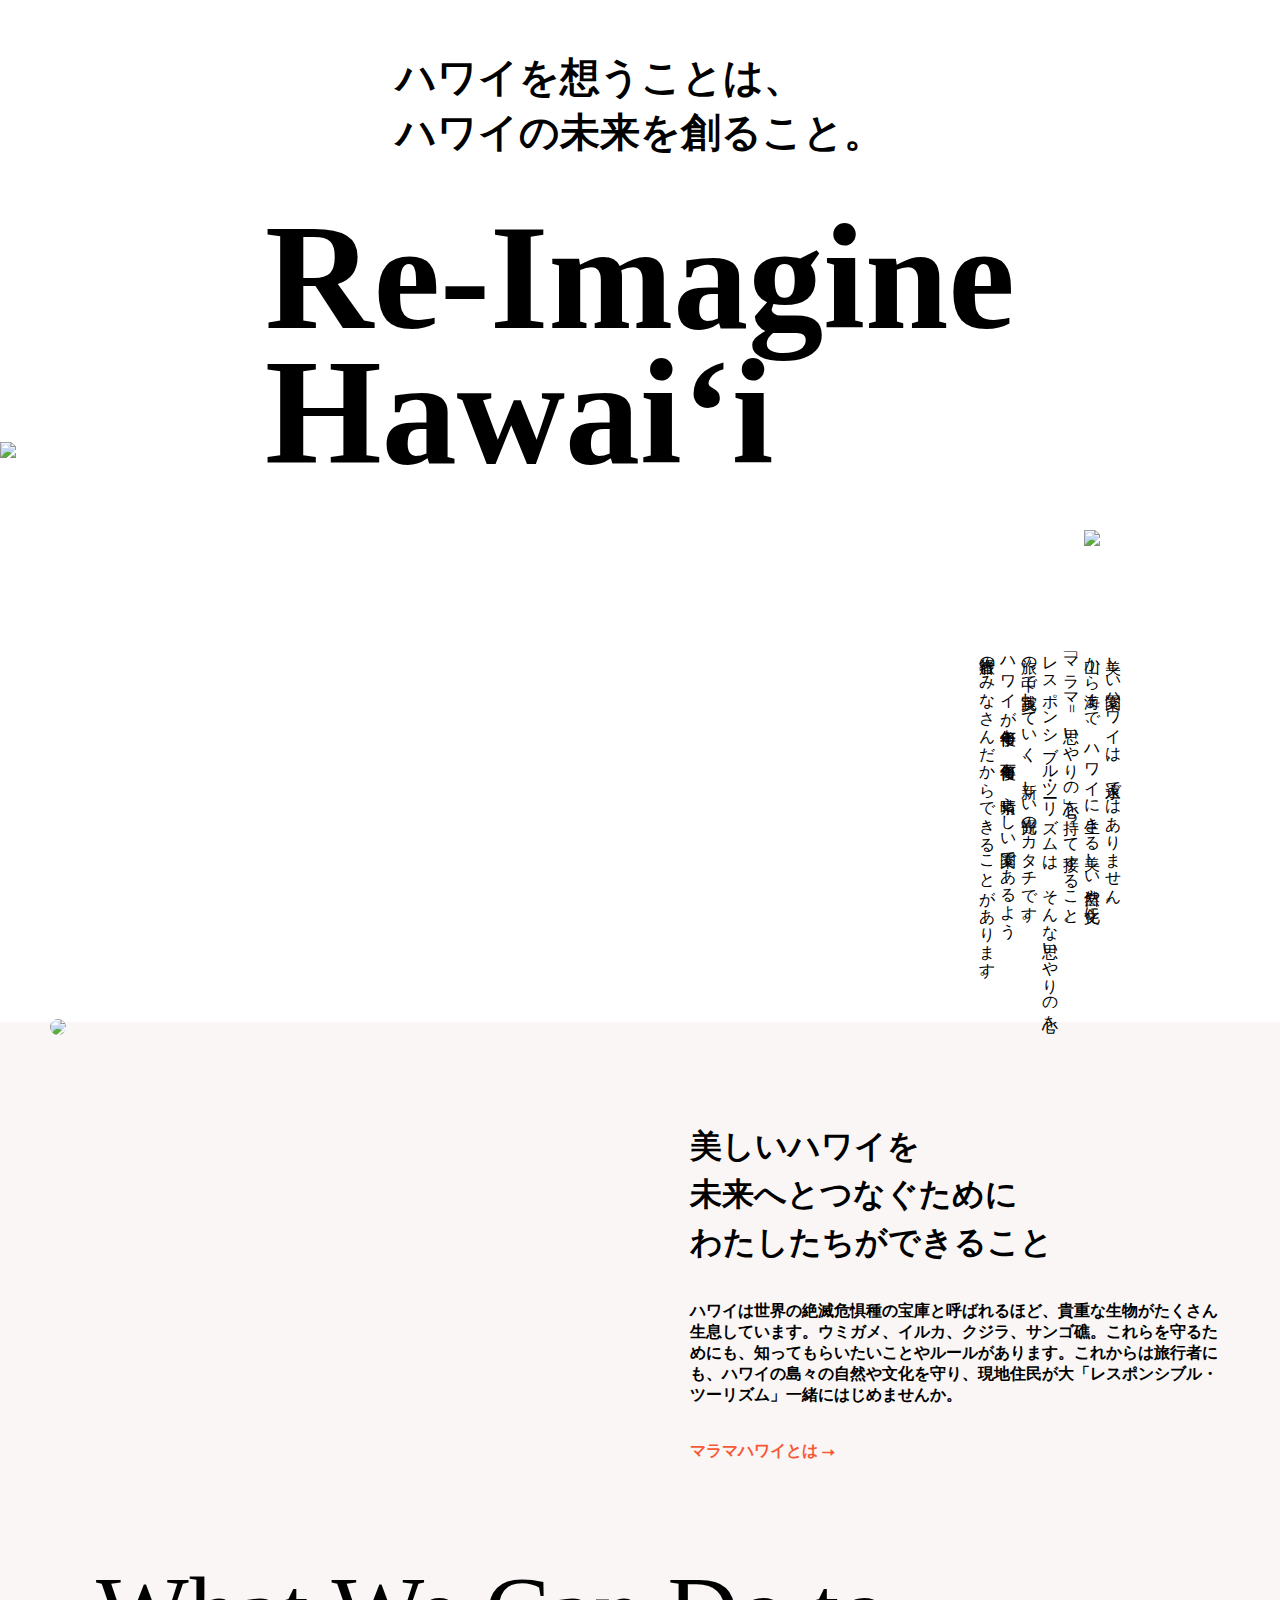
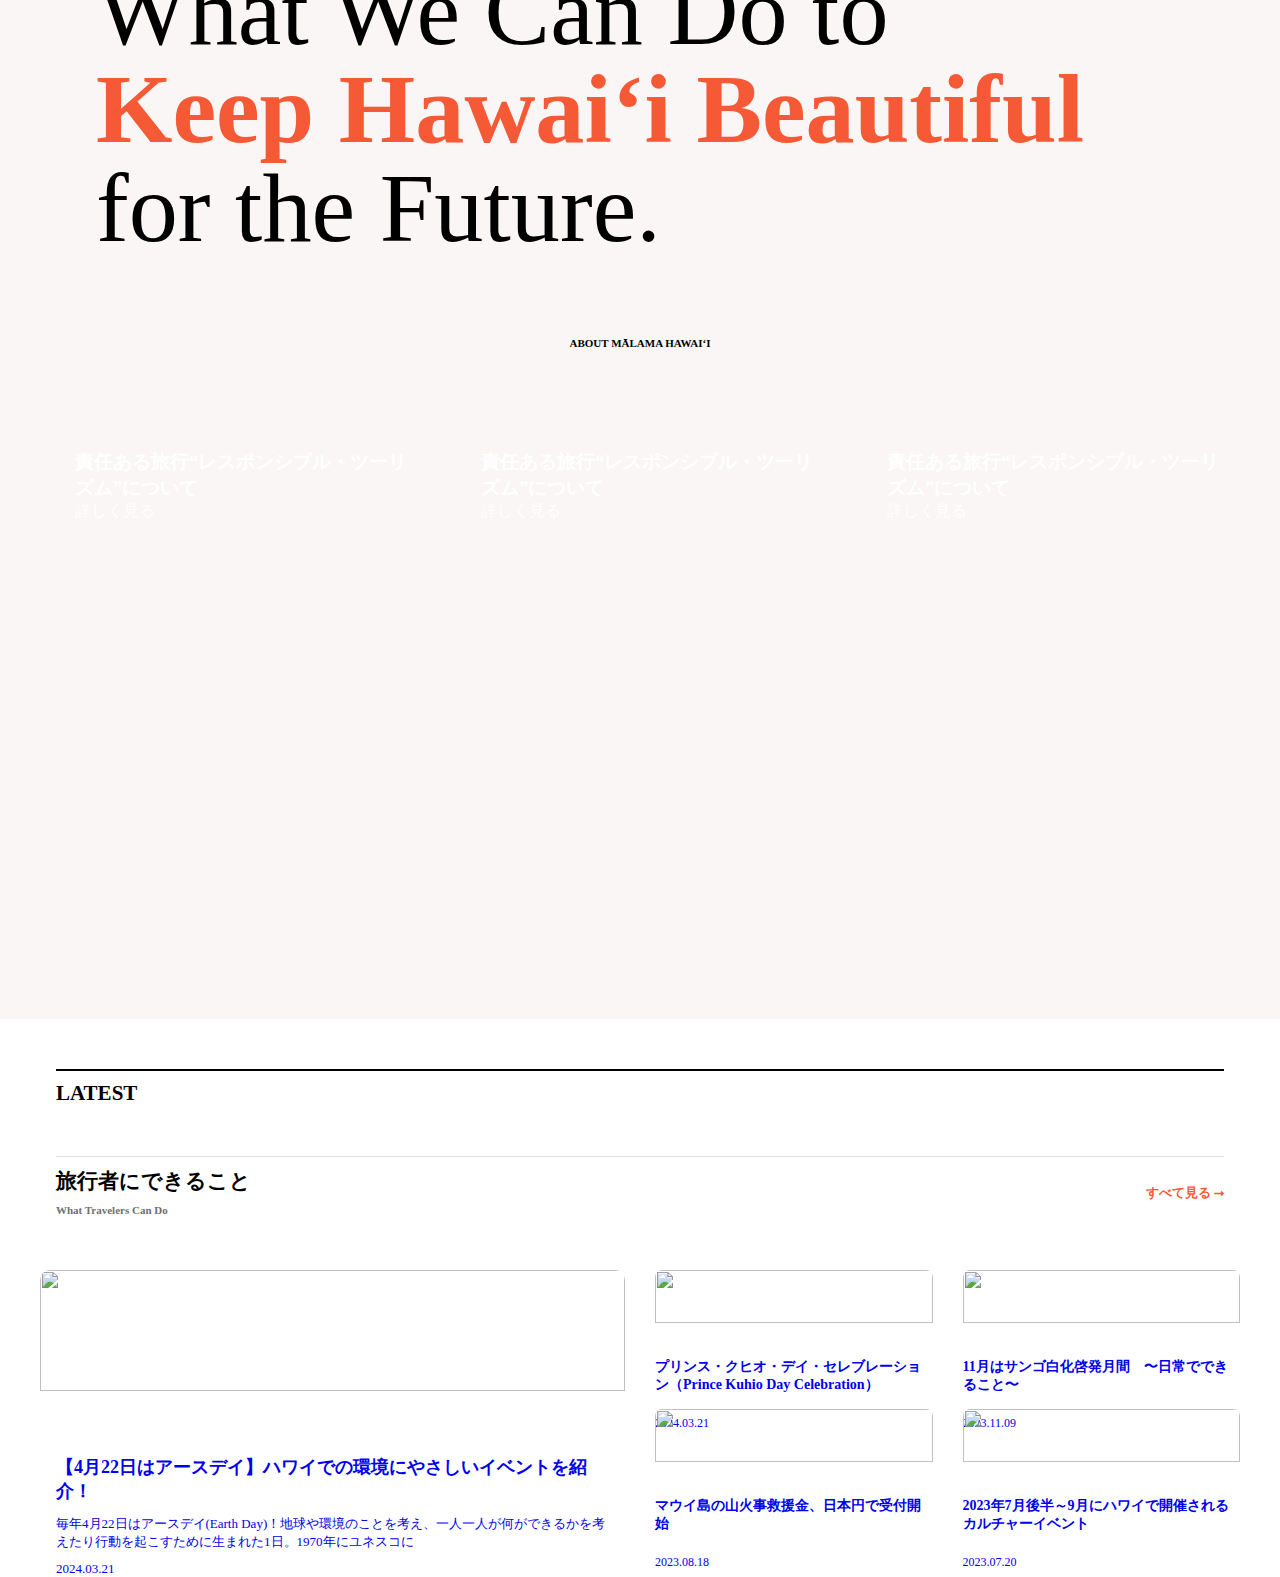
==== HWK/hawaii.html @ 1c77e022 "hawaii作業" ====
<!DOCTYPE html>
<html lang="en">

<head>
    <meta charset="UTF-8">
    <meta name="viewport" content="width=device-width, initial-scale=1.0">
    <title>Document</title>
    <style>
        * {
            margin: 0;
            padding: 0;
        }

        img {
            width: 100%;
            vertical-align: middle;
        }

        a {
            text-decoration: none;
        }

        a:visited {
            color: currentColor;
        }

        .title {
            display: flex;
            flex-wrap: wrap;
            margin: 50px 0;

        }

        .title .title_s {
            font-size: 10px;
            order: 1;
        }

        .title .title_m {
            font-size: 50px;
        }

        .item {
            position: relative;
        }

        .item_card img {
            width: 20%;
            position: absolute;
            margin-top: -450px;
            margin-left: 300px;
        }

        .item_card .break_small {
            display: block;
            margin: 30px 20px;
        }

        .item_card .break_large {
            display: none;
        }

        .content {
            background-color: #f9f6f5;
            padding: 50px 20px;
        }

        .content_pic img {
            border-radius: 10px;
        }

        .content_txt-h3_small {
            display: block;
            font-size: 25px;
            padding: 30px 0;
        }

        .content_txt-h3_large {
            display: none;
        }

        .content_txt p {
            margin-bottom: 20px;
        }

        .content_txt a {
            color: #f65936;
            text-decoration: none;
            font-weight: bold;
        }

        .slg {
            background-color: #f9f6f5;
            font-size: 30px;
        }

        .slg h3 {
            line-height: 1;
            font-weight: normal;
        }

        .slg h3 span {
            color: #f65936;
            font-weight: bold;
        }

        .about {
            background-color: #f9f6f5;
            padding-bottom: 50px;
        }

        .about_title {
            text-align: center;
            font-size: 12px;
            padding: 50px 0;
        }

        .cardList {
            overflow-x: auto;
            padding: 0 16px;
            display: flex;
            gap: 16px;
        }

        .cardList .card {
            flex: 0 0 auto;
            width: 70%;
        }

        .cardList .card a {
            text-decoration: none;
        }

        .cardList .card div {
            padding: 20px;
            background-size: cover;
            background-position: center;
            color: white;
            height: 380px;
            border-radius: 10px;
        }

        .card_01 {
            background: url("https://www.allhawaii.jp/malamahawaii/wp-content/themes/malamahawaii/img/home/about_bg01.jpg");
        }

        .card_02 {
            background: url("https://www.allhawaii.jp/malamahawaii/wp-content/themes/malamahawaii/img/home/about_bg02.jpg");
        }

        .card_03 {
            background: url("https://www.allhawaii.jp/malamahawaii/wp-content/themes/malamahawaii/img/home/about_bg03.jpg");
        }

        .newsList_title {
            font-size: 21px;
            border-top: 2px solid #000;
            margin: 50px 16px;
            padding-top: 10px;
        }

        .newsCard_title {
            font-size: 18px;
            border-top: 1px solid #e0e0e0;
            padding-top: 10px;
            margin: 0 16px 50px;
            display: flex;
            justify-content: space-between;
        }

        .newsCard_title .newsCard_title_en {
            font-size: 11px;
            color: #6f7071;
        }

        .newsCard_title a {
            font-size: 13px;
            color: #f65936;
            font-weight: bold;
            display: flex;
            align-items: center;
        }

        .newsCardList_item {
            margin: 0 16px;
            gap: 16px;
            display: grid;
            grid-template-columns: repeat(2, 1fr);
            grid-template-rows: repeat(4, 1fr);
        }

        .newsCard_L {
            grid-column: span 2;
            grid-row: span 2;
            margin: 0 -16px;
        }

        .newsCard_L img {
            height: 230px;
        }

        .newsCard_L_txt {
            margin: 0 16px;
        }

        .newsCard_L_txt h5,
        .newsCard_txt h5 {
            padding: 12px 0;
        }

        .newsCard_L_txt h5 {
            font-size: 18px;
        }

        .newsCard_L_txt p {
            font-size: 13px;
        }

        .newsCard_txt h5 {
            font-size: 14px;
        }

        .newsCard_L_txt_time,
        .newsCard_txt_time {
            font-size: 12px;
            padding-top: 10px;
        }

        .newsCard img {
            border-radius: 7px;
            height: 100px;
        }

        @media screen and (min-width: 900px) {


            img {
                vertical-align: middle
            }

            .title {
                display: flex;
                align-items: center;
                justify-content: center;
                gap: 50px;
            }

            .title .title_s {
                font-size: 20px;
                order: 0;
            }

            .title .title_m {
                font-size: 100px;
                line-height: 0.9;
            }

            .item {
                display: flex;
            }

            .item_pic {
                width: 64%;
                margin-top: -90px;
                z-index: -1;
            }

            .item_pic img {
                width: 100%;
            }

            .item_card {
                width: 36%;
                writing-mode: vertical-rl;
                display: flex;
                align-items: center;
                margin: auto;
                gap: 100px;
            }

            .item_card img {
                width: 100px;
                margin: 0;
                position: static;
            }

            .item_card .break_small {
                display: none;
            }

            .item_card .break_large {
                display: block;
            }

            .content {
                background-color: #f9f6f5;
                display: flex;
                justify-content: center;
                padding: 100px 0;
            }

            .content_pic {
                width: 550px;
            }

            .content_pic img {
                width: 100%;
                border-radius: 10px;
                margin-top: -210px;
            }

            .content_txt {
                width: 540px;
                margin-left: 90px;
            }

            .content_txt-h3_small {
                display: none;
            }

            .content_txt-h3_large {
                display: block;
                font-size: 32px;
                line-height: 150%;
                margin-bottom: 35px;
            }

            .content_txt p {
                font-weight: bold;
                margin-bottom: 35px;
            }

            .slg {
                background-color: #f9f6f5;
                font-size: 84px;
                display: flex;
                justify-content: center;
                margin-left: -100px;
            }

            .about {
                background-color: #f9f6f5;
            }

            .about_title {
                font-size: 11px;
                padding: 80px 0;
            }

            .cardList {
                display: flex;
                justify-content: center;
                width: 100%;
            }

            .cardList .card {
                flex: 0 0 0;
                width: 100%;
            }

            .cardList .card div {
                width: 350px;
                height: 500px;
            }

            .card_01 {
                background: url("https://www.allhawaii.jp/malamahawaii/wp-content/themes/malamahawaii/img/home/about_bg01.jpg");
            }

            .card_02 {
                background: url("https://www.allhawaii.jp/malamahawaii/wp-content/themes/malamahawaii/img/home/about_bg02.jpg");
            }

            .card_03 {
                background: url("https://www.allhawaii.jp/malamahawaii/wp-content/themes/malamahawaii/img/home/about_bg03.jpg");
            }

            .newsList {
                max-width: 1200px;
                margin: auto;
            }

            .newsCardList_item {
                margin: 0;
                gap: 30px;
                display: grid;
                grid-template-columns: repeat(4, 1fr);
                grid-template-rows: repeat(2, 1fr);
            }

            .newsCard_L {
                margin: 0;
            }

            .newsCard_L img {
                border-radius: 10px;
                height: 70%;
            }

            .newsCard img {
                height: 70%;
            }


        }
    </style>
</head>

<body>
    <div class="title">
        <div class="title_s">
            <h1>ハワイを想うことは、<br>
                ハワイの未来を創ること。</h1>
        </div>
        <div class="title_m">
            <h2>Re-Imagine<br>Hawai‘i</h2>
        </div>
    </div>
    <div class="item">
        <div class="item_pic">
            <img src="https://www.allhawaii.jp/malamahawaii/wp-content/themes/malamahawaii/img/home/main.jpg">
        </div>
        <div class="item_card">
            <img src="https://www.allhawaii.jp/malamahawaii/wp-content/themes/malamahawaii/img/home/scroll_more.svg">
            <p class="break_small">
                美しい楽園ハワイは、<br>永遠ではありません。<br>
                山から海まで、<br>ハワイに生きる美しい自然や文化に<br>
                「マラマ = 思いやりの心」を持って接すること。<br>
                レスポンシブル・ツーリズムは、<br>そんな思いやりの心を<br>
                旅の中で実践していく、<br>新しい観光のカタチです。<br>
                ハワイが何十年後も、何百年後も、<br>素晴らしい楽園であるよう<br>
                旅行者のみなさんだから<br>できることがあります。
            </p>
            <p class="break_large">
                美しい楽園ハワイは、永遠ではありません。<br>
                山から海まで、ハワイに生きる美しい自然や文化に<br>
                「マラマ = 思いやりの心」を持って接すること。<br>
                レスポンシブル・ツーリズムは、そんな思いやりの心を<br>
                旅の中で実践していく、新しい観光のカタチです。<br>
                ハワイが何十年後も、何百年後も、素晴らしい楽園であるよう<br>
                旅行者のみなさんだからできることがあります。
            </p>
        </div>
    </div>
    <div class="content">
        <div class="content_pic">
            <img src="https://www.allhawaii.jp/malamahawaii/wp-content/themes/malamahawaii/img/home/main_turtle.jpg">
        </div>
        <div class="content_txt">
            <h3 class="content_txt-h3_small">美しいハワイを未来へとつなぐためにわたしたちができること</h3>
            <h3 class="content_txt-h3_large">美しいハワイを<br>
                未来へとつなぐために<br>
                わたしたちができること</h3>
            <p>ハワイは世界の絶滅危惧種の宝庫と呼ばれるほど、貴重な生物がたくさん生息しています。ウミガメ、イルカ、クジラ、サンゴ礁。これらを守るためにも、知ってもらいたいことやルールがあります。これからは旅行者にも、ハワイの島々の自然や文化を守り、現地住民が大「レスポンシブル・ツーリズム」一緒にはじめませんか。
            </p>
            <a href="#">マラマハワイとは ⭢</a>
        </div>
    </div>
    <div class="slg">
        <h3>What We Can Do to<br>
            <span>Keep Hawai‘i Beautiful</span><br>
            for the Future.
        </h3>
    </div>
    <div class="about">
        <div class="about_title">
            <h4>ABOUT MĀLAMA HAWAI‘I</h4>
        </div>
        <div class="cardList">
            <div class="card">
                <a href="#">
                    <div class="card_01">
                        <h3>責任ある旅行“レスポンシブル・ツーリズム”について</h3>
                        <p>詳しく見る</p>
                    </div>
                </a>
            </div>
            <div class="card">
                <a href="#">
                    <div class="card_02">
                        <h3>責任ある旅行“レスポンシブル・ツーリズム”について</h3>
                        <p>詳しく見る</p>
                    </div>
                </a>
            </div>
            <div class="card">
                <a href="#">
                    <div class="card_03">
                        <h3>責任ある旅行“レスポンシブル・ツーリズム”について</h3>
                        <p>詳しく見る</p>
                    </div>
                </a>
            </div>
        </div>
    </div>
    <div class="newsList">
        <div class="newsList_title">
            <h4>LATEST</h4>
        </div>
        <div class="newsCardList">
            <div class="newsCard_title">
                <h3>
                    <span>旅行者にできること</span><br>
                    <span class="newsCard_title_en">What Travelers Can Do</span>
                </h3>
                <a href="#">すべて見る ⭢</a>
            </div>
            <div class="newsCardList_item">
                <div class="newsCard_L"><a href="#">
                        <img src="https://www.allhawaii.jp/malamahawaii/wp-content/uploads/2024/03/Allhawaii%E3%82%B3%E3%83%A9%E3%83%A0%E7%94%A8-3.png"
                            alt="">
                        <div class="newsCard_L_txt">
                            <h5>【4月22日はアースデイ】ハワイでの環境にやさしいイベントを紹介！</h5>
                            <p>毎年4月22日はアースデイ(Earth Day)！地球や環境のことを考え、一人一人が何ができるかを考えたり行動を起こすために生まれた1日。1970年にユネスコに</p>
                            <p class="newsCard_L_txt_time">2024.03.21</p>
                        </div>
                    </a></div>
                <div class="newsCard"><a href="#">
                        <img src="https://www.allhawaii.jp/malamahawaii/wp-content/uploads/2021/04/Prince-Kuhio-768x509.jpg"
                            alt="">
                        <div class="newsCard_txt">
                            <h5>プリンス・クヒオ・デイ・セレブレーション（Prince Kuhio Day Celebration）</h5>
                            <p class="newsCard_txt_time">2024.03.21</p>
                        </div>
                    </a></div>
                <div class="newsCard"><a href="#">
                        <img src="https://www.allhawaii.jp/malamahawaii/wp-content/uploads/2023/11/230820_Puerto-Morelos-Limones_LJM07316-scaled.jpg"
                            alt="">
                        <div class="newsCard_txt">
                            <h5>11月はサンゴ白化啓発月間　〜日常でできること〜</h5>
                            <p class="newsCard_txt_time">2023.11.09</p>
                        </div>
                    </a></div>
                <div class="newsCard"><a href="#">
                        <img src="https://www.allhawaii.jp/malamahawaii/wp-content/uploads/2023/08/%E7%B1%B3%E5%9B%BD%E3%83%8F%E3%83%AF%E3%82%A4%E5%B7%9E%E3%83%9E%E3%82%A6%E3%82%A4%E9%83%A1%E3%83%9E%E3%82%A6%E3%82%A4%E5%B3%B6%E3%81%AE%E5%B1%B1%E7%81%AB%E4%BA%8B%E6%95%91%E6%8F%B4%E9%87%91-640-%C3%97-427-px-1.png"
                            alt="">
                        <div class="newsCard_txt">
                            <h5>マウイ島の山火事救援金、日本円で受付開始</h5>
                            <p class="newsCard_txt_time">2023.08.18</p>
                        </div>
                    </a></div>
                <div class="newsCard"><a href="#">
                        <img src="https://www.allhawaii.jp/malamahawaii/wp-content/uploads/2023/07/image.png" alt="">
                        <div class="newsCard_txt">
                            <h5>2023年7月後半～9月にハワイで開催されるカルチャーイベント</h5>
                            <p class="newsCard_txt_time">2023.07.20</p>
                        </div>
                    </a></div>
            </div>

        </div>
    </div>



</body>

</html>
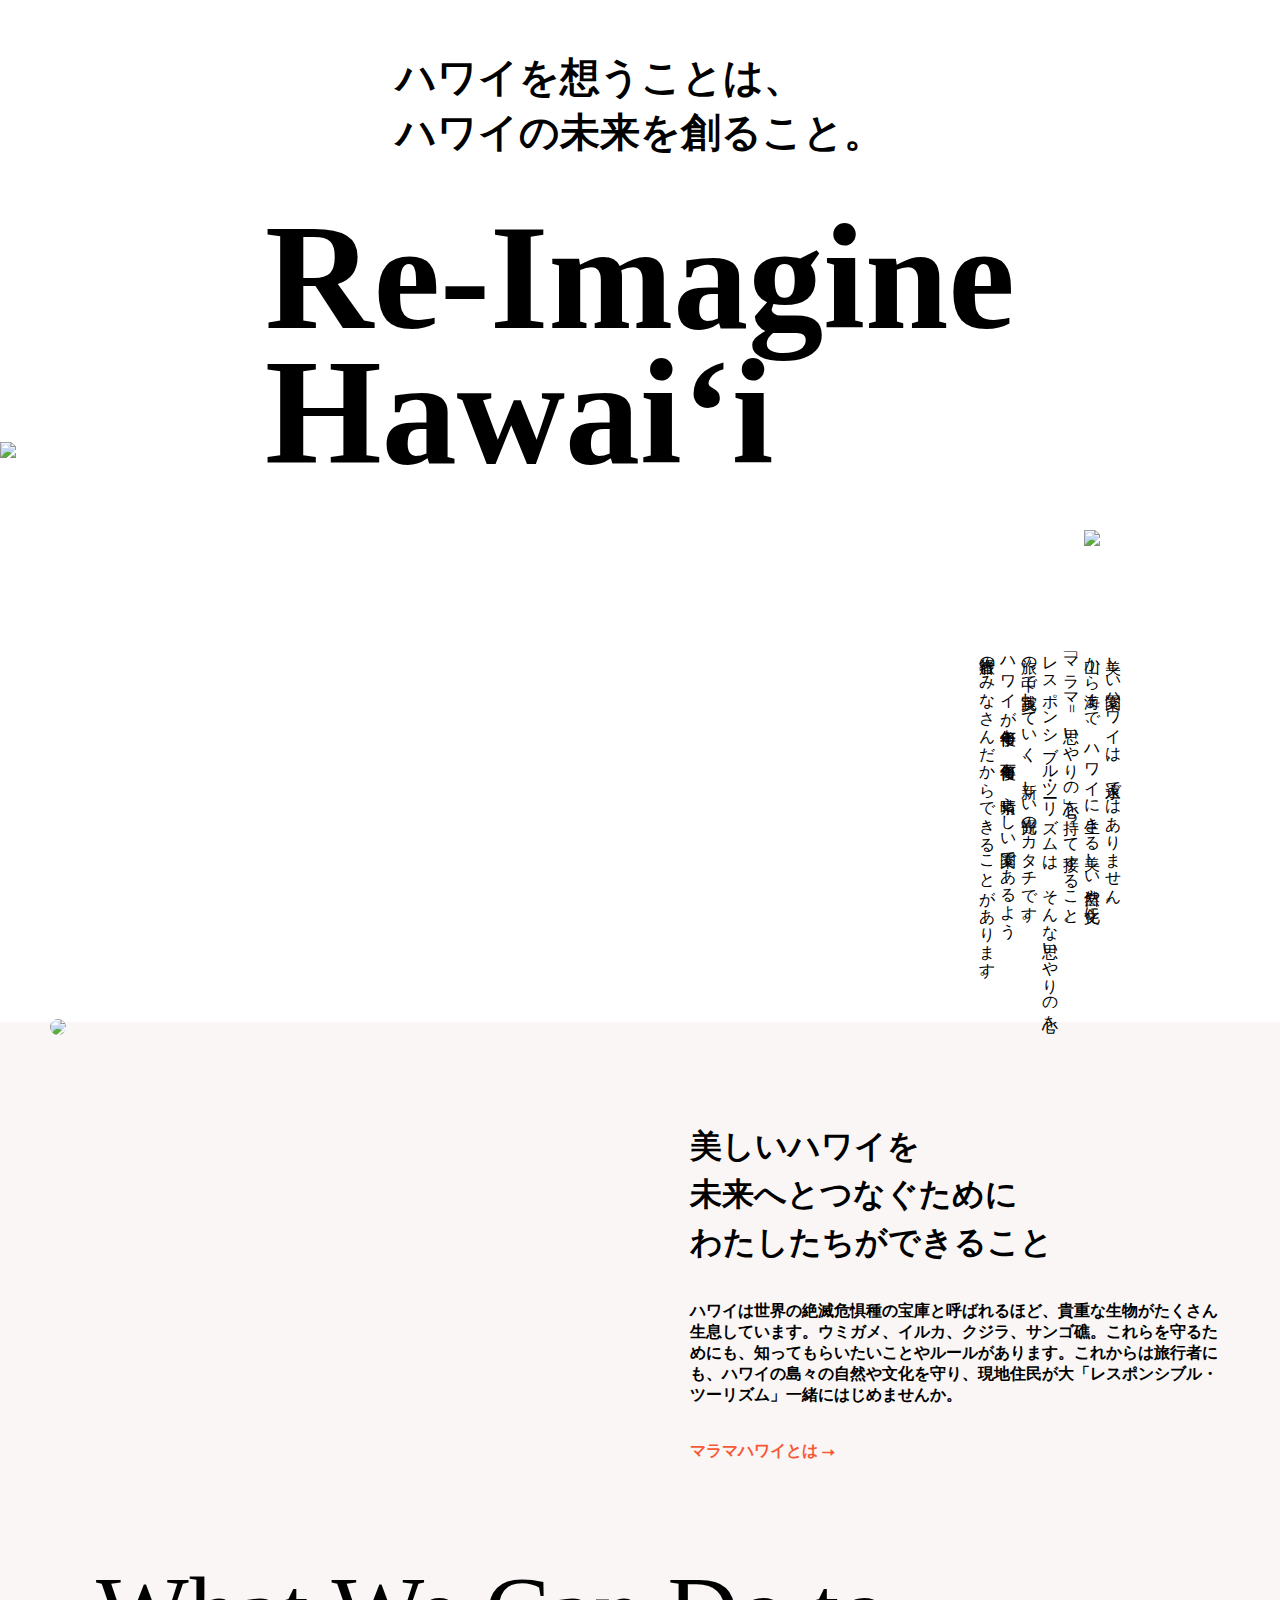
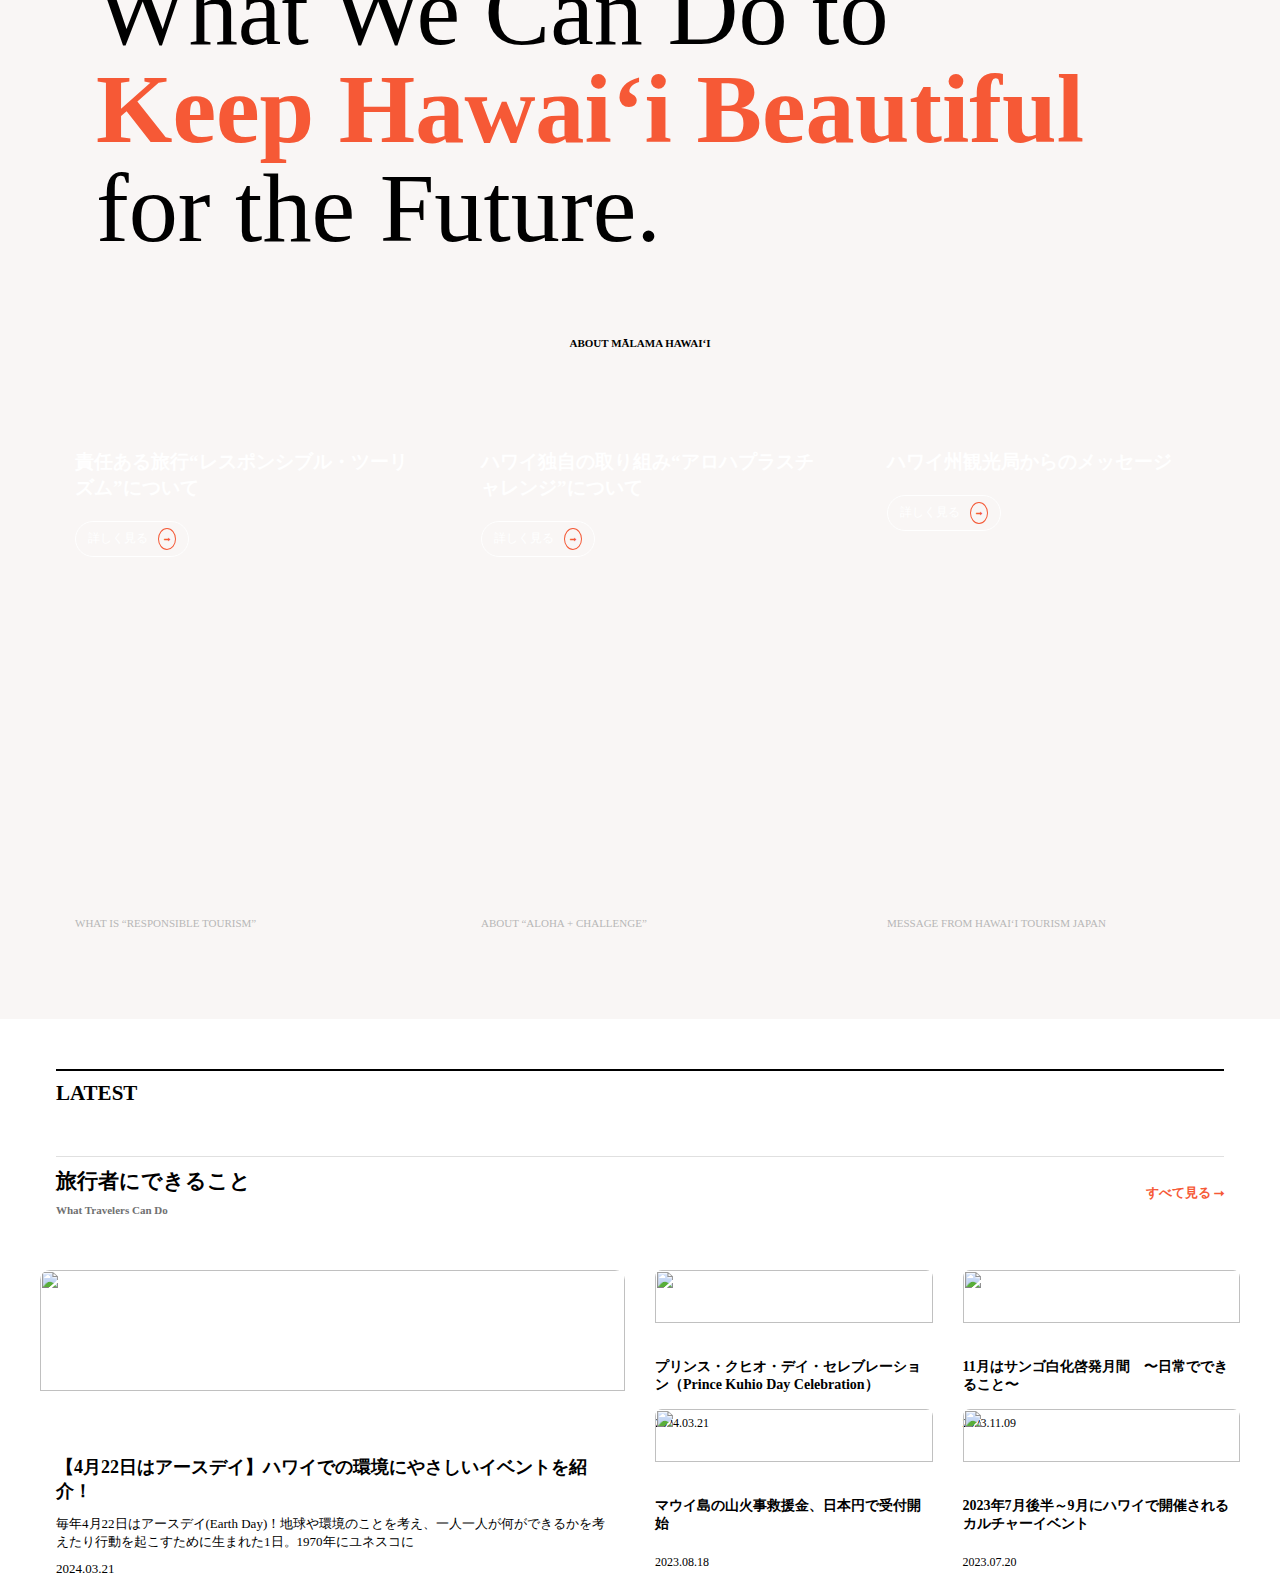
==== commit 28a5f490: "0620作業" ====
--- a/HWK/hawaii.html
+++ b/HWK/hawaii.html
@@ -20,10 +20,11 @@
             text-decoration: none;
         }
 
-        a:visited {
+        a:visited,
+        a:link {
             color: currentColor;
         }
-
+        
         .title {
             display: flex;
             flex-wrap: wrap;
@@ -136,9 +137,51 @@
             background-size: cover;
             background-position: center;
             color: white;
-            height: 380px;
+            height: 340px;
             border-radius: 10px;
-        }
+            display: flex;
+            flex-direction: column;
+        }
+
+        .cardList .card h4 {
+            font-size: 19px;
+            margin-bottom: 20px;
+        }
+
+        .cardList .card .btn {
+            font-size: 12px;
+            border: 1px solid #fff;
+            padding: 6px 12px;
+            border-radius: 100px;
+            display: inline-flex;
+            align-items: center;
+            align-self: flex-start;
+        }
+
+        .cardList .card .btn::after {
+            content: "⭢";
+            font-size: 8px;
+            color: #f45936;
+            font-weight: bold;
+            border: 1px solid #f45936;
+            border-radius: 50%;
+            padding: 5px;
+            margin-left: 10px;
+        }
+
+        .cardList .card p {
+            display: none;
+            font-size: 14px;
+        }
+
+        .cardList .card .txt_EN {
+            font-size: 11px;
+            color: #b7b6b7;
+            margin-top: auto;
+            margin-bottom: 20px;
+        }
+
+
 
         .card_01 {
             background: url("https://www.allhawaii.jp/malamahawaii/wp-content/themes/malamahawaii/img/home/about_bg01.jpg");
@@ -231,7 +274,8 @@
             height: 100px;
         }
 
-        @media screen and (min-width: 900px) {
+
+        @media screen and (min-width: 770px) {
 
 
             img {
@@ -363,6 +407,25 @@
                 height: 500px;
             }
 
+            .cardList .card:hover .btn {
+                background-color: #fff;
+                color: #000;
+            }
+
+            .cardList .card:hover .btn::after {
+                background-color: #f45936;
+                color: #fff;
+            }
+
+            .cardList .card:hover p {
+                display: block;
+                margin-top: auto;
+            }
+
+            .cardList .card:hover .txt_EN {
+                margin-top: 10px;
+            }
+
             .card_01 {
                 background: url("https://www.allhawaii.jp/malamahawaii/wp-content/themes/malamahawaii/img/home/about_bg01.jpg");
             }
@@ -400,8 +463,6 @@
             .newsCard img {
                 height: 70%;
             }
-
-
         }
     </style>
 </head>
@@ -470,24 +531,30 @@
             <div class="card">
                 <a href="#">
                     <div class="card_01">
-                        <h3>責任ある旅行“レスポンシブル・ツーリズム”について</h3>
-                        <p>詳しく見る</p>
+                        <h4>責任ある旅行“レスポンシブル・ツーリズム”について</h4>
+                        <span class="btn">詳しく見る</span>
+                        <p>観光客もツーリズムを構成する要素であると捉え、観光客が意識や行動に責任を持つことで、より良い観光地形成を行っていこうという考え方です。</p>
+                        <span class="txt_EN">WHAT IS “RESPONSIBLE TOURISM”</span>
                     </div>
                 </a>
             </div>
             <div class="card">
                 <a href="#">
                     <div class="card_02">
-                        <h3>責任ある旅行“レスポンシブル・ツーリズム”について</h3>
-                        <p>詳しく見る</p>
+                        <h4>ハワイ独自の取り組み“アロハプラスチャレンジ”について</h4>
+                        <span class="btn">詳しく見る</span>
+                        <p>SDG’sを基準にハワイ州が独自のゴールを設定した特別プログラムです。官民一体となり経済、社会、環境の側面からを持続可能な社会を目指します。</p>
+                        <span class="txt_EN">ABOUT “ALOHA + CHALLENGE”</span>
                     </div>
                 </a>
             </div>
             <div class="card">
                 <a href="#">
                     <div class="card_03">
-                        <h3>責任ある旅行“レスポンシブル・ツーリズム”について</h3>
-                        <p>詳しく見る</p>
+                        <h4>ハワイ州観光局からのメッセージ</h4>
+                        <span class="btn">詳しく見る</span>
+                        <p>歴史的にも深い関係を持つ日本とハワイが、これからも共に支え合い、高め合う良い関係が継続できるようハワイ州観光局もサポートしていきます。</p>
+                        <span class="txt_EN">MESSAGE FROM HAWAI‘I TOURISM JAPAN</span>
                     </div>
                 </a>
             </div>
